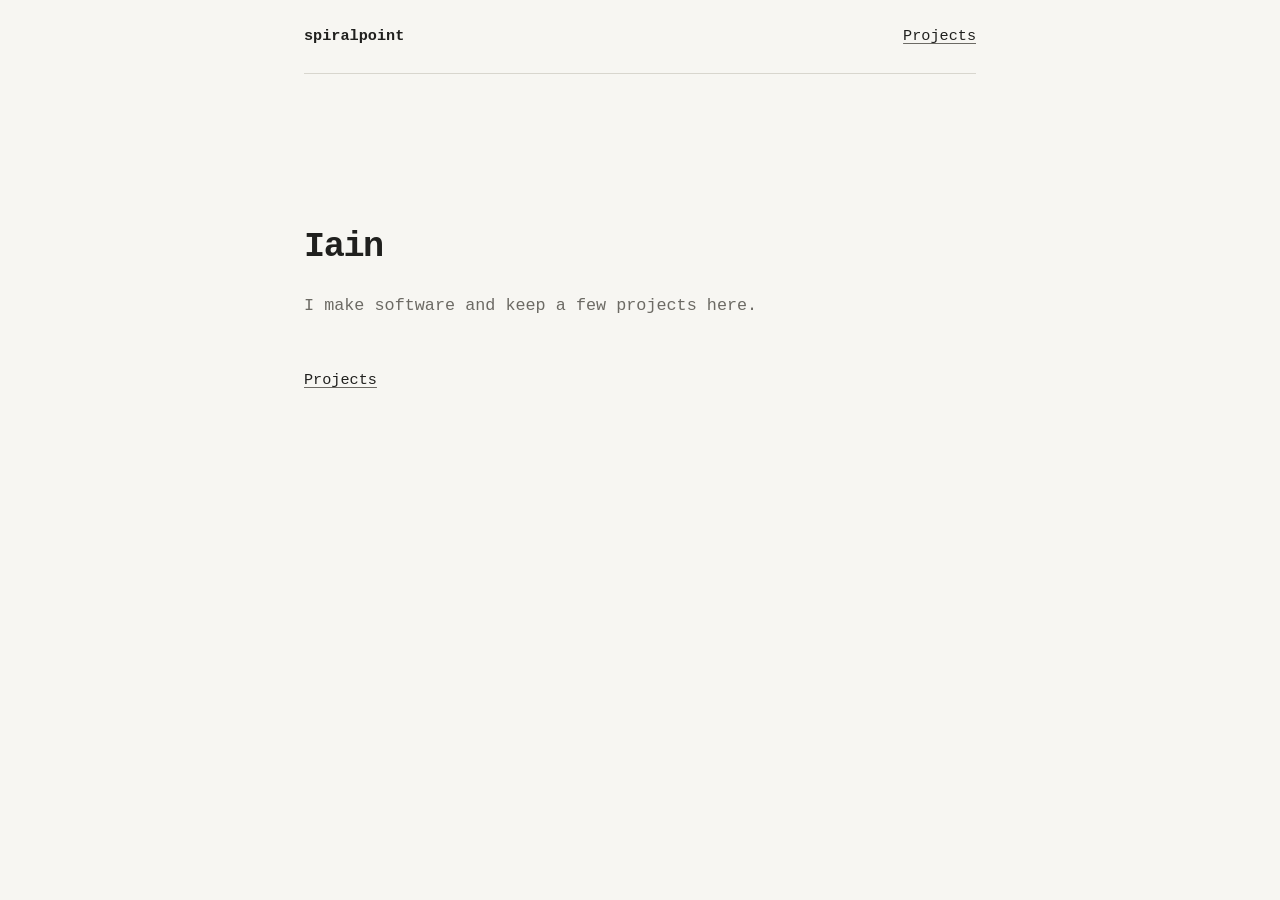
==== index.html @ 608494e2 "feat: add initial personal site" ====
<!doctype html>
<html lang="en">
  <head>
    <meta charset="utf-8">
    <meta name="viewport" content="width=device-width, initial-scale=1">
    <meta name="description" content="Iain's personal site and software projects.">
    <title>Iain — spiralpoint</title>
    <link rel="stylesheet" href="styles.css">
  </head>
  <body>
    <header class="site-header">
      <a class="wordmark" href="index.html">spiralpoint</a>
      <nav aria-label="Primary navigation">
        <a href="projects/">Projects</a>
      </nav>
    </header>

    <main>
      <section class="intro" aria-labelledby="intro-title">
        <h1 id="intro-title">Iain</h1>
        <p>I make software and keep a few projects here.</p>
        <ul class="links" aria-label="Links">
          <li><a href="projects/">Projects</a></li>
        </ul>
      </section>
    </main>
  </body>
</html>
---- styles.css ----
:root {
  --ink: #20201e;
  --muted: #6c6a64;
  --paper: #f7f6f2;
  --line: #d8d6ce;
  color-scheme: light;
  font-family: ui-monospace, SFMono-Regular, Menlo, Monaco, Consolas, "Liberation Mono", monospace;
  font-synthesis: none;
}

* {
  box-sizing: border-box;
}

html {
  background: var(--paper);
  color: var(--ink);
}

body {
  min-height: 100vh;
  margin: 0;
  display: flex;
  flex-direction: column;
  font-size: 0.95rem;
  line-height: 1.65;
}

a {
  color: inherit;
  text-decoration-color: var(--muted);
  text-decoration-thickness: 1px;
  text-underline-offset: 0.22em;
}

a:hover {
  text-decoration-color: var(--ink);
}

a:focus-visible {
  outline: 2px solid currentColor;
  outline-offset: 4px;
}

.site-header,
main {
  width: min(100% - 2rem, 42rem);
  margin-inline: auto;
}

.site-header {
  padding-block: 1.5rem;
  display: flex;
  justify-content: space-between;
  gap: 2rem;
  border-bottom: 1px solid var(--line);
}

.site-header nav {
  display: flex;
  gap: 1.25rem;
}

.wordmark {
  font-weight: 700;
  text-decoration: none;
}

main {
  flex: 1;
}

.intro,
.projects-main {
  padding-block: clamp(5rem, 18vh, 9rem);
}

h1 {
  margin: 0 0 1rem;
  font: inherit;
  font-size: clamp(1.6rem, 5vw, 2.2rem);
  font-weight: 700;
  letter-spacing: -0.04em;
}

.intro > p,
.page-intro > p {
  margin: 0;
  color: var(--muted);
  font-size: 1.05rem;
}

.links {
  margin: 3rem 0 0;
  padding: 0;
  display: flex;
  flex-wrap: wrap;
  gap: 0.5rem 1.5rem;
  list-style: none;
}

@media (max-width: 30rem) {
  .site-header {
    align-items: flex-start;
  }

  .site-header nav {
    flex-direction: column;
    gap: 0.25rem;
    text-align: right;
  }
}
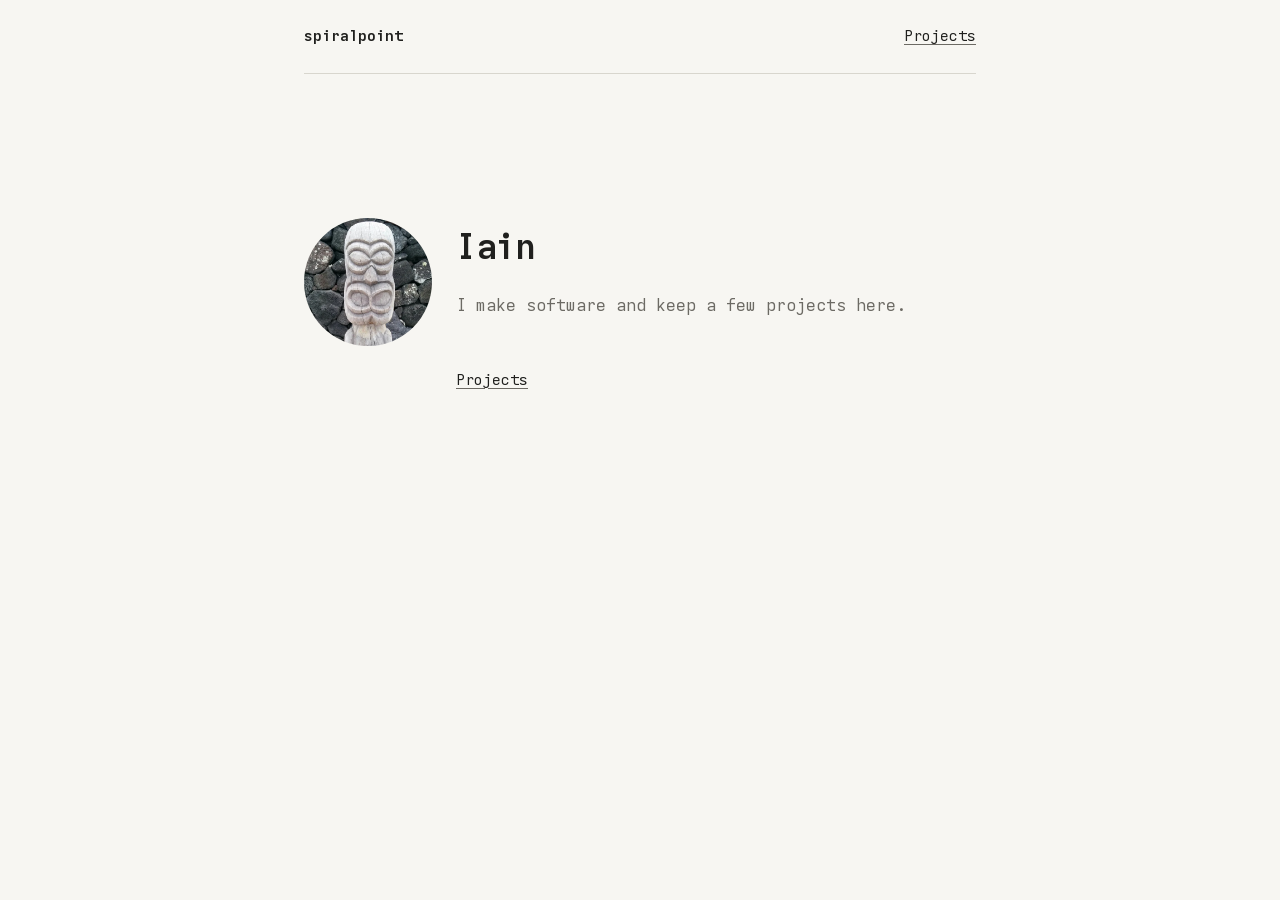
==== commit 9e4b9ab7: "Add profile image to homepage" ====
--- a/index.html
+++ b/index.html
@@ -17,11 +17,14 @@
 
     <main>
       <section class="intro" aria-labelledby="intro-title">
-        <h1 id="intro-title">Iain</h1>
-        <p>I make software and keep a few projects here.</p>
-        <ul class="links" aria-label="Links">
-          <li><a href="projects/">Projects</a></li>
-        </ul>
+        <img class="profile-image" src="profile.webp" width="460" height="460" alt="A carved wooden figure, Iain's GitHub profile image.">
+        <div class="intro-copy">
+          <h1 id="intro-title">Iain</h1>
+          <p>I make software and keep a few projects here.</p>
+          <ul class="links" aria-label="Links">
+            <li><a href="projects/">Projects</a></li>
+          </ul>
+        </div>
       </section>
     </main>
   </body>
--- a/styles.css
+++ b/styles.css
@@ -1,10 +1,26 @@
+@font-face {
+  font-family: "Sevka Screen";
+  src: url("projects/sevka-screen/fonts/SevkaScreen-Regular.woff2") format("woff2");
+  font-weight: 400;
+  font-style: normal;
+  font-display: swap;
+}
+
+@font-face {
+  font-family: "Sevka Screen";
+  src: url("projects/sevka-screen/fonts/SevkaScreen-Bold.woff2") format("woff2");
+  font-weight: 700;
+  font-style: normal;
+  font-display: swap;
+}
+
 :root {
   --ink: #20201e;
   --muted: #6c6a64;
   --paper: #f7f6f2;
   --line: #d8d6ce;
   color-scheme: light;
-  font-family: ui-monospace, SFMono-Regular, Menlo, Monaco, Consolas, "Liberation Mono", monospace;
+  font-family: "Sevka Screen", ui-monospace, SFMono-Regular, Menlo, Monaco, Consolas, "Liberation Mono", monospace;
   font-synthesis: none;
 }
 
@@ -75,6 +91,20 @@
   padding-block: clamp(5rem, 18vh, 9rem);
 }
 
+.intro {
+  display: grid;
+  grid-template-columns: 8rem minmax(0, 1fr);
+  align-items: start;
+  gap: 1.5rem;
+}
+
+.profile-image {
+  width: 8rem;
+  height: 8rem;
+  border-radius: 50%;
+  object-fit: cover;
+}
+
 h1 {
   margin: 0 0 1rem;
   font: inherit;
@@ -83,11 +113,56 @@
   letter-spacing: -0.04em;
 }
 
-.intro > p,
+.intro-copy > p,
 .page-intro > p {
   margin: 0;
   color: var(--muted);
   font-size: 1.05rem;
+}
+
+.project-section {
+  margin: 3rem 0 0;
+}
+
+.project-section + .project-section {
+  margin-top: 3.5rem;
+}
+
+.project-section h2 {
+  padding-bottom: 0.75rem;
+  border-bottom: 1px solid var(--line);
+}
+
+.project-list {
+  margin: 0.75rem 0 0;
+  padding: 0;
+  list-style: none;
+}
+
+.project-list li {
+  padding-block: 1.25rem;
+}
+
+.project-list-item-with-icon {
+  display: flex;
+  align-items: center;
+  gap: 1rem;
+}
+
+.project-list-icon {
+  width: 3.5rem;
+  height: 3.5rem;
+  flex: 0 0 auto;
+  object-fit: contain;
+}
+
+.project-list a {
+  font-weight: 700;
+}
+
+.project-list p {
+  margin: 0.2rem 0 0;
+  color: var(--muted);
 }
 
 .links {
@@ -96,6 +171,59 @@
   display: flex;
   flex-wrap: wrap;
   gap: 0.5rem 1.5rem;
+  list-style: none;
+}
+
+.project-main {
+  padding-block: 4rem 7rem;
+}
+
+.back-link {
+  display: inline-block;
+  margin-bottom: 3rem;
+  color: var(--muted);
+  font-size: 0.85rem;
+}
+
+.project-main .summary {
+  margin: 0;
+  color: var(--muted);
+  font-size: 1.05rem;
+}
+
+.project-heading {
+  display: grid;
+  grid-template-columns: 6rem minmax(0, 1fr);
+  align-items: start;
+  gap: 1.5rem;
+}
+
+.project-icon {
+  width: 6rem;
+  height: 6rem;
+  object-fit: contain;
+}
+
+.project-main section {
+  margin-top: 3.5rem;
+}
+
+h2 {
+  margin: 0 0 0.75rem;
+  font: inherit;
+  font-weight: 700;
+}
+
+.project-main section p {
+  margin: 0 0 1rem;
+}
+
+.project-links {
+  margin: 1.25rem 0 0;
+  padding: 0;
+  display: flex;
+  flex-wrap: wrap;
+  gap: 1.5rem;
   list-style: none;
 }
 
@@ -109,4 +237,24 @@
     gap: 0.25rem;
     text-align: right;
   }
-}
+
+  .project-heading {
+    grid-template-columns: 4.5rem minmax(0, 1fr);
+    gap: 1rem;
+  }
+
+  .project-icon {
+    width: 4.5rem;
+    height: 4.5rem;
+  }
+
+  .intro {
+    grid-template-columns: 5rem minmax(0, 1fr);
+    gap: 1rem;
+  }
+
+  .profile-image {
+    width: 5rem;
+    height: 5rem;
+  }
+}
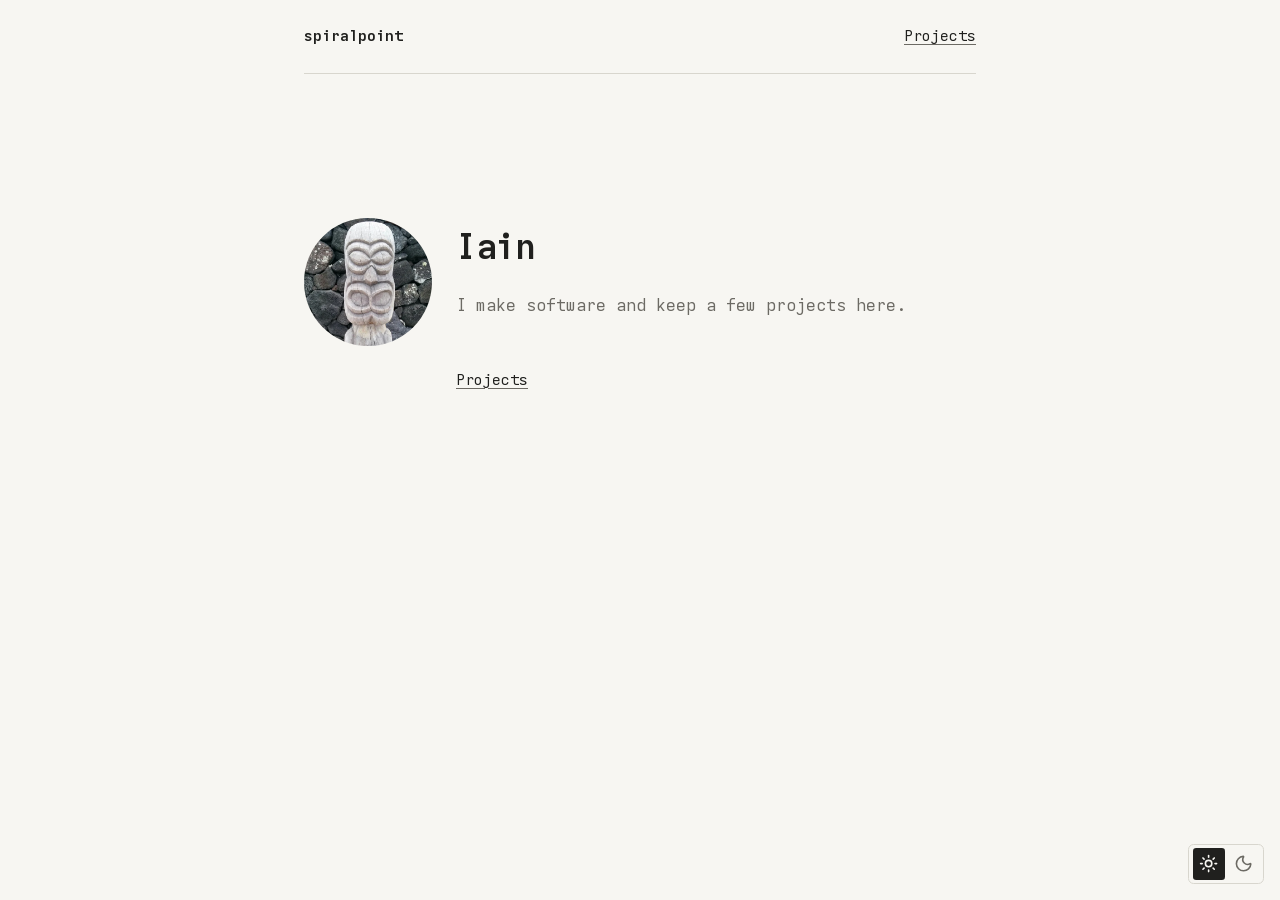
==== commit b6a6b33d: "Add persistent color scheme selector" ====
--- a/index.html
+++ b/index.html
@@ -5,6 +5,7 @@
     <meta name="viewport" content="width=device-width, initial-scale=1">
     <meta name="description" content="Iain's personal site and software projects.">
     <title>Iain — spiralpoint</title>
+    <script src="theme.js"></script>
     <link rel="stylesheet" href="styles.css">
   </head>
   <body>
--- a/styles.css
+++ b/styles.css
@@ -24,6 +24,24 @@
   font-synthesis: none;
 }
 
+@media (prefers-color-scheme: dark) {
+  :root:not([data-theme]) {
+    --ink: #e8e7e2;
+    --muted: #aaa8a1;
+    --paper: #1b1b19;
+    --line: #44433e;
+    color-scheme: dark;
+  }
+}
+
+:root[data-theme="dark"] {
+  --ink: #e8e7e2;
+  --muted: #aaa8a1;
+  --paper: #1b1b19;
+  --line: #44433e;
+  color-scheme: dark;
+}
+
 * {
   box-sizing: border-box;
 }
@@ -227,6 +245,52 @@
   list-style: none;
 }
 
+.theme-selector {
+  position: fixed;
+  right: 1rem;
+  bottom: 1rem;
+  z-index: 1;
+  padding: 0.2rem;
+  display: flex;
+  gap: 0.2rem;
+  border: 1px solid var(--line);
+  border-radius: 0.35rem;
+  background: var(--paper);
+}
+
+.theme-selector button {
+  width: 2rem;
+  height: 2rem;
+  padding: 0.4rem;
+  border: 0;
+  border-radius: 0.2rem;
+  display: grid;
+  place-items: center;
+  background: transparent;
+  color: var(--muted);
+  cursor: pointer;
+}
+
+.theme-selector svg {
+  width: 100%;
+  height: 100%;
+  display: block;
+}
+
+.theme-selector button:hover {
+  color: var(--ink);
+}
+
+.theme-selector button[aria-pressed="true"] {
+  background: var(--ink);
+  color: var(--paper);
+}
+
+.theme-selector button:focus-visible {
+  outline: 2px solid var(--ink);
+  outline-offset: 2px;
+}
+
 @media (max-width: 30rem) {
   .site-header {
     align-items: flex-start;
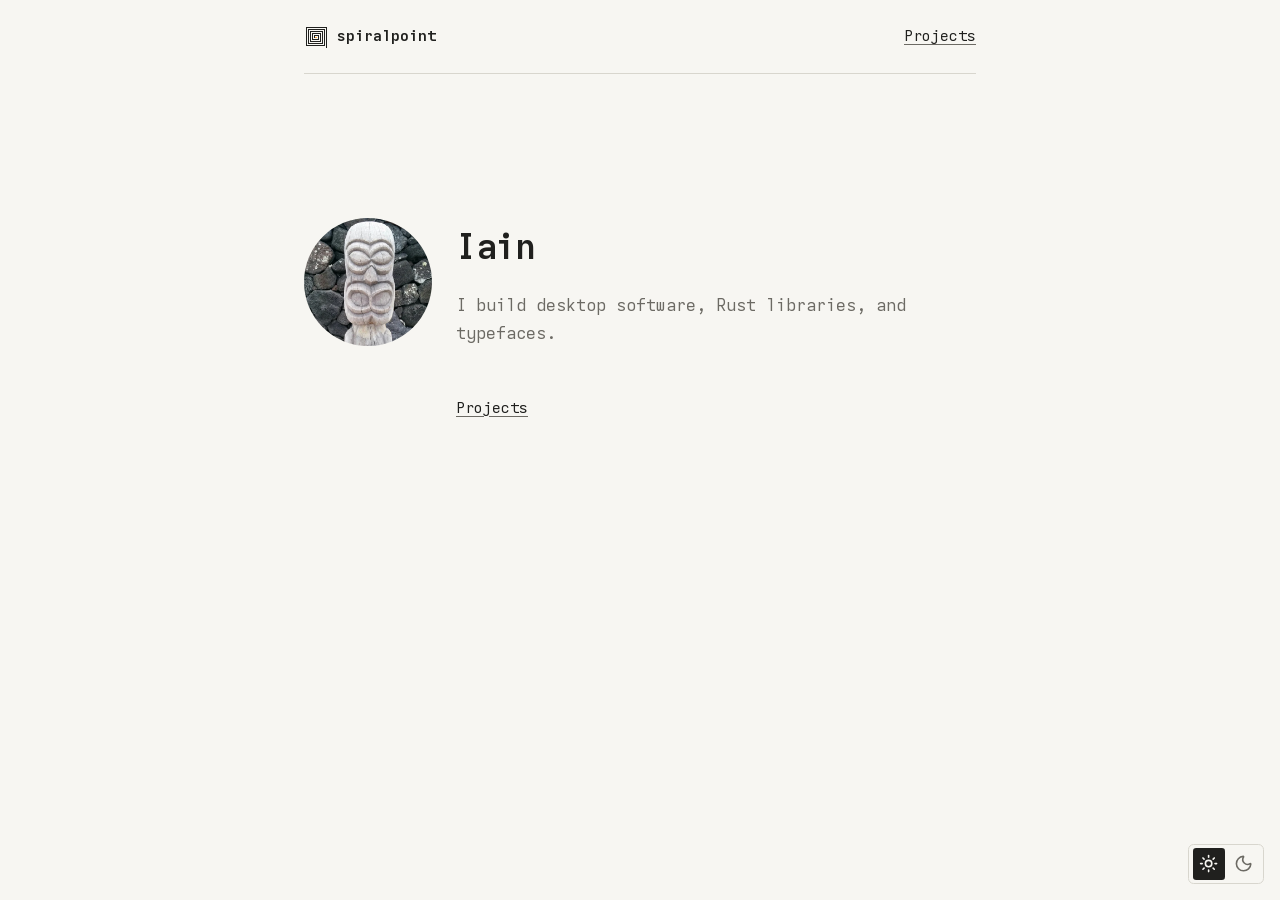
==== commit b0de1966: "Tighten site copy" ====
--- a/index.html
+++ b/index.html
@@ -5,7 +5,7 @@
     <meta name="viewport" content="width=device-width, initial-scale=1">
     <meta name="description" content="Iain's personal site and software projects.">
     <title>Iain — spiralpoint</title>
-    <script src="theme.js"></script>
+    <script src="projects/site-assets/theme.js"></script>
     <link rel="stylesheet" href="styles.css">
   </head>
   <body>
@@ -18,10 +18,10 @@
 
     <main>
       <section class="intro" aria-labelledby="intro-title">
-        <img class="profile-image" src="profile.webp" width="460" height="460" alt="A carved wooden figure, Iain's GitHub profile image.">
+        <img class="profile-image" src="projects/site-assets/profile.webp" width="460" height="460" alt="A carved wooden figure, Iain's GitHub profile image.">
         <div class="intro-copy">
           <h1 id="intro-title">Iain</h1>
-          <p>I make software and keep a few projects here.</p>
+          <p>I build desktop software, Rust libraries, and typefaces.</p>
           <ul class="links" aria-label="Links">
             <li><a href="projects/">Projects</a></li>
           </ul>
--- a/styles.css
+++ b/styles.css
@@ -46,6 +46,11 @@
   box-sizing: border-box;
 }
 
+::selection {
+  background: #ffae42;
+  color: #20201e;
+}
+
 html {
   background: var(--paper);
   color: var(--ink);
@@ -83,10 +88,14 @@
 }
 
 .site-header {
+  position: sticky;
+  top: 0;
+  z-index: 1;
   padding-block: 1.5rem;
   display: flex;
   justify-content: space-between;
   gap: 2rem;
+  background: var(--paper);
   border-bottom: 1px solid var(--line);
 }
 
@@ -96,8 +105,21 @@
 }
 
 .wordmark {
+  display: inline-flex;
+  align-items: center;
+  gap: 0.55rem;
   font-weight: 700;
   text-decoration: none;
+}
+
+.wordmark::before {
+  width: 1.5rem;
+  height: 1.5rem;
+  flex: 0 0 auto;
+  background: radial-gradient(circle at 50% 50%, #ffae42 0 1px, currentColor 1px);
+  content: "";
+  -webkit-mask: url("projects/site-assets/spiralpoint-logo.png") center / contain no-repeat;
+  mask: url("projects/site-assets/spiralpoint-logo.png") center / contain no-repeat;
 }
 
 main {
@@ -172,6 +194,10 @@
   height: 3.5rem;
   flex: 0 0 auto;
   object-fit: contain;
+}
+
+.catnap-icon {
+  border-radius: 0.6rem;
 }
 
 .project-list a {
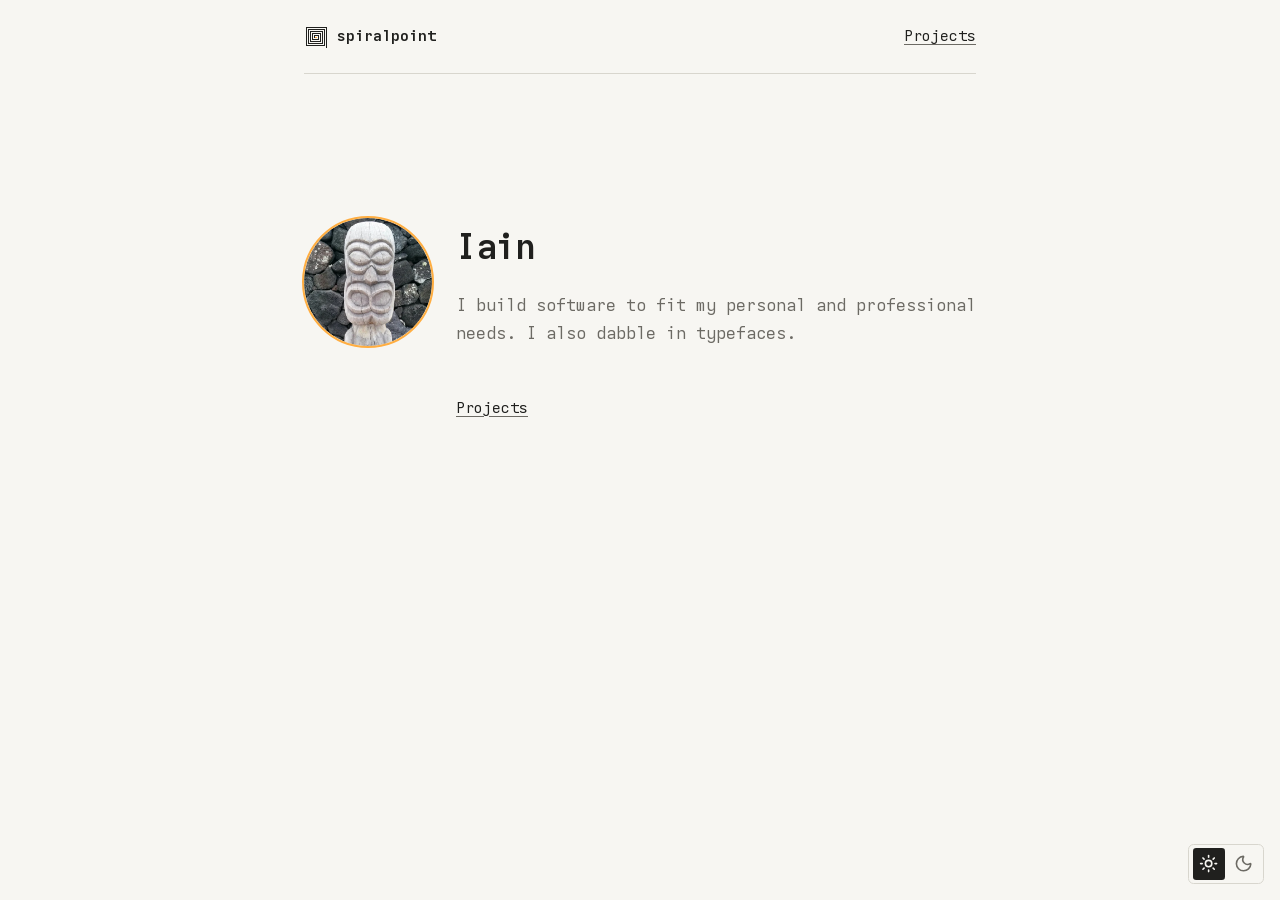
==== commit e80591d6: "Revise site copy in Canadian English" ====
--- a/index.html
+++ b/index.html
@@ -18,10 +18,10 @@
 
     <main>
       <section class="intro" aria-labelledby="intro-title">
-        <img class="profile-image" src="projects/site-assets/profile.webp" width="460" height="460" alt="A carved wooden figure, Iain's GitHub profile image.">
+        <img class="profile-image" src="projects/site-assets/profile.webp" width="460" height="460" alt="A carved wooden figure used as Iain's GitHub profile image.">
         <div class="intro-copy">
           <h1 id="intro-title">Iain</h1>
-          <p>I build desktop software, Rust libraries, and typefaces.</p>
+          <p>I build software to fit my personal and professional needs. I also dabble in typefaces.</p>
           <ul class="links" aria-label="Links">
             <li><a href="projects/">Projects</a></li>
           </ul>
--- a/styles.css
+++ b/styles.css
@@ -142,6 +142,7 @@
   width: 8rem;
   height: 8rem;
   border-radius: 50%;
+  outline: 2px solid #ffae42;
   object-fit: cover;
 }
 
@@ -187,6 +188,11 @@
   display: flex;
   align-items: center;
   gap: 1rem;
+}
+
+.project-list-item-with-icon > div {
+  min-width: 0;
+  flex: 1;
 }
 
 .project-list-icon {
@@ -202,6 +208,23 @@
 
 .project-list a {
   font-weight: 700;
+}
+
+.project-list-title {
+  display: flex;
+  align-items: baseline;
+  justify-content: space-between;
+  gap: 1rem;
+}
+
+.license-badge {
+  padding: 0.05rem 0.4rem;
+  flex: 0 0 auto;
+  border: 1px solid var(--line);
+  border-radius: 0.25rem;
+  color: var(--muted);
+  font-size: 0.7rem;
+  line-height: 1.5;
 }
 
 .project-list p {
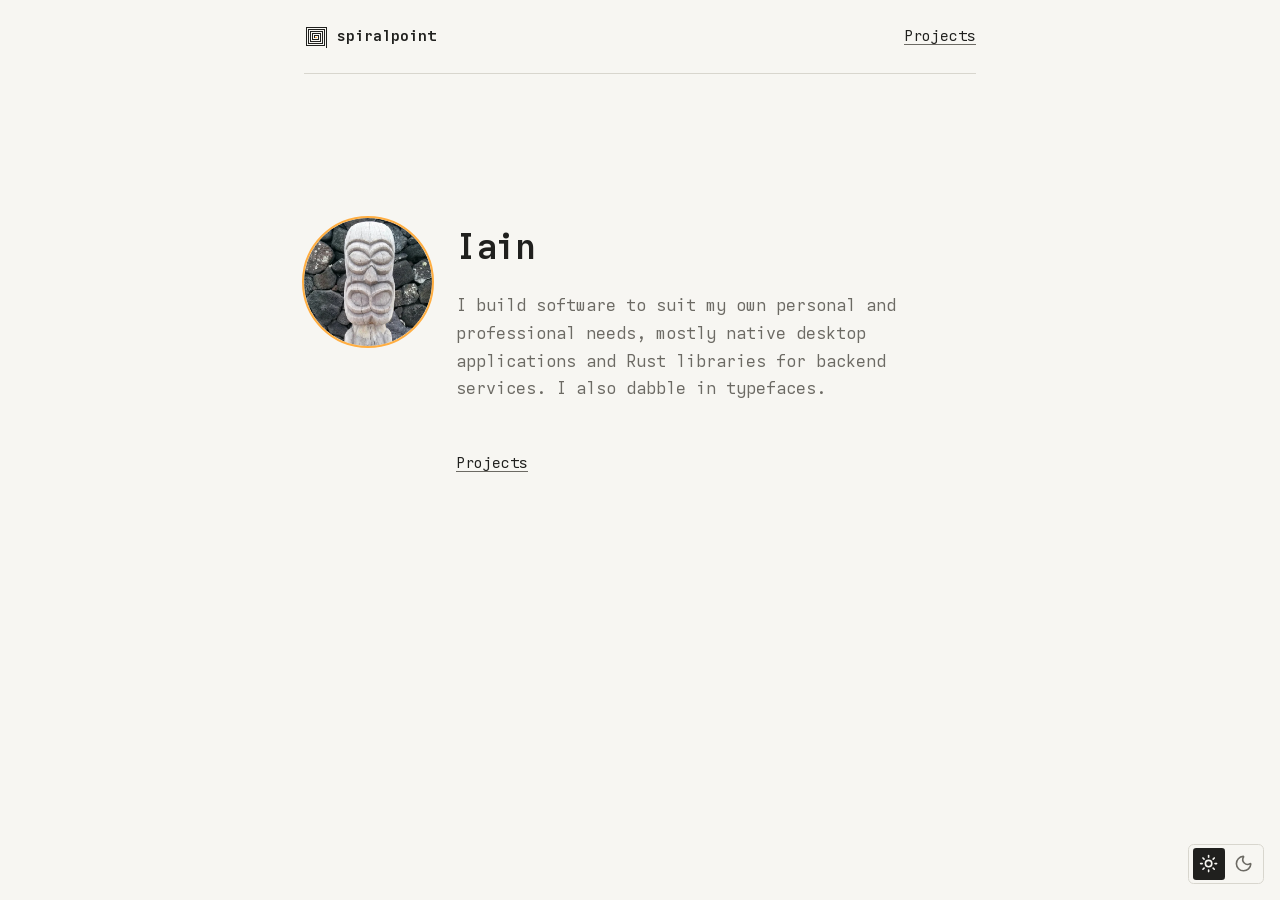
==== commit aef8e1f1: "Rewrite project descriptions in Canadian English and remove catnap icon Replace adjective-heavy summ" ====
--- a/index.html
+++ b/index.html
@@ -21,7 +21,7 @@
         <img class="profile-image" src="projects/site-assets/profile.webp" width="460" height="460" alt="A carved wooden figure used as Iain's GitHub profile image.">
         <div class="intro-copy">
           <h1 id="intro-title">Iain</h1>
-          <p>I build software to fit my personal and professional needs. I also dabble in typefaces.</p>
+          <p>I build software to suit my own personal and professional needs, mostly native desktop applications and Rust libraries for backend services. I also dabble in typefaces.</p>
           <ul class="links" aria-label="Links">
             <li><a href="projects/">Projects</a></li>
           </ul>
--- a/styles.css
+++ b/styles.css
@@ -200,10 +200,6 @@
   height: 3.5rem;
   flex: 0 0 auto;
   object-fit: contain;
-}
-
-.catnap-icon {
-  border-radius: 0.6rem;
 }
 
 .project-list a {
